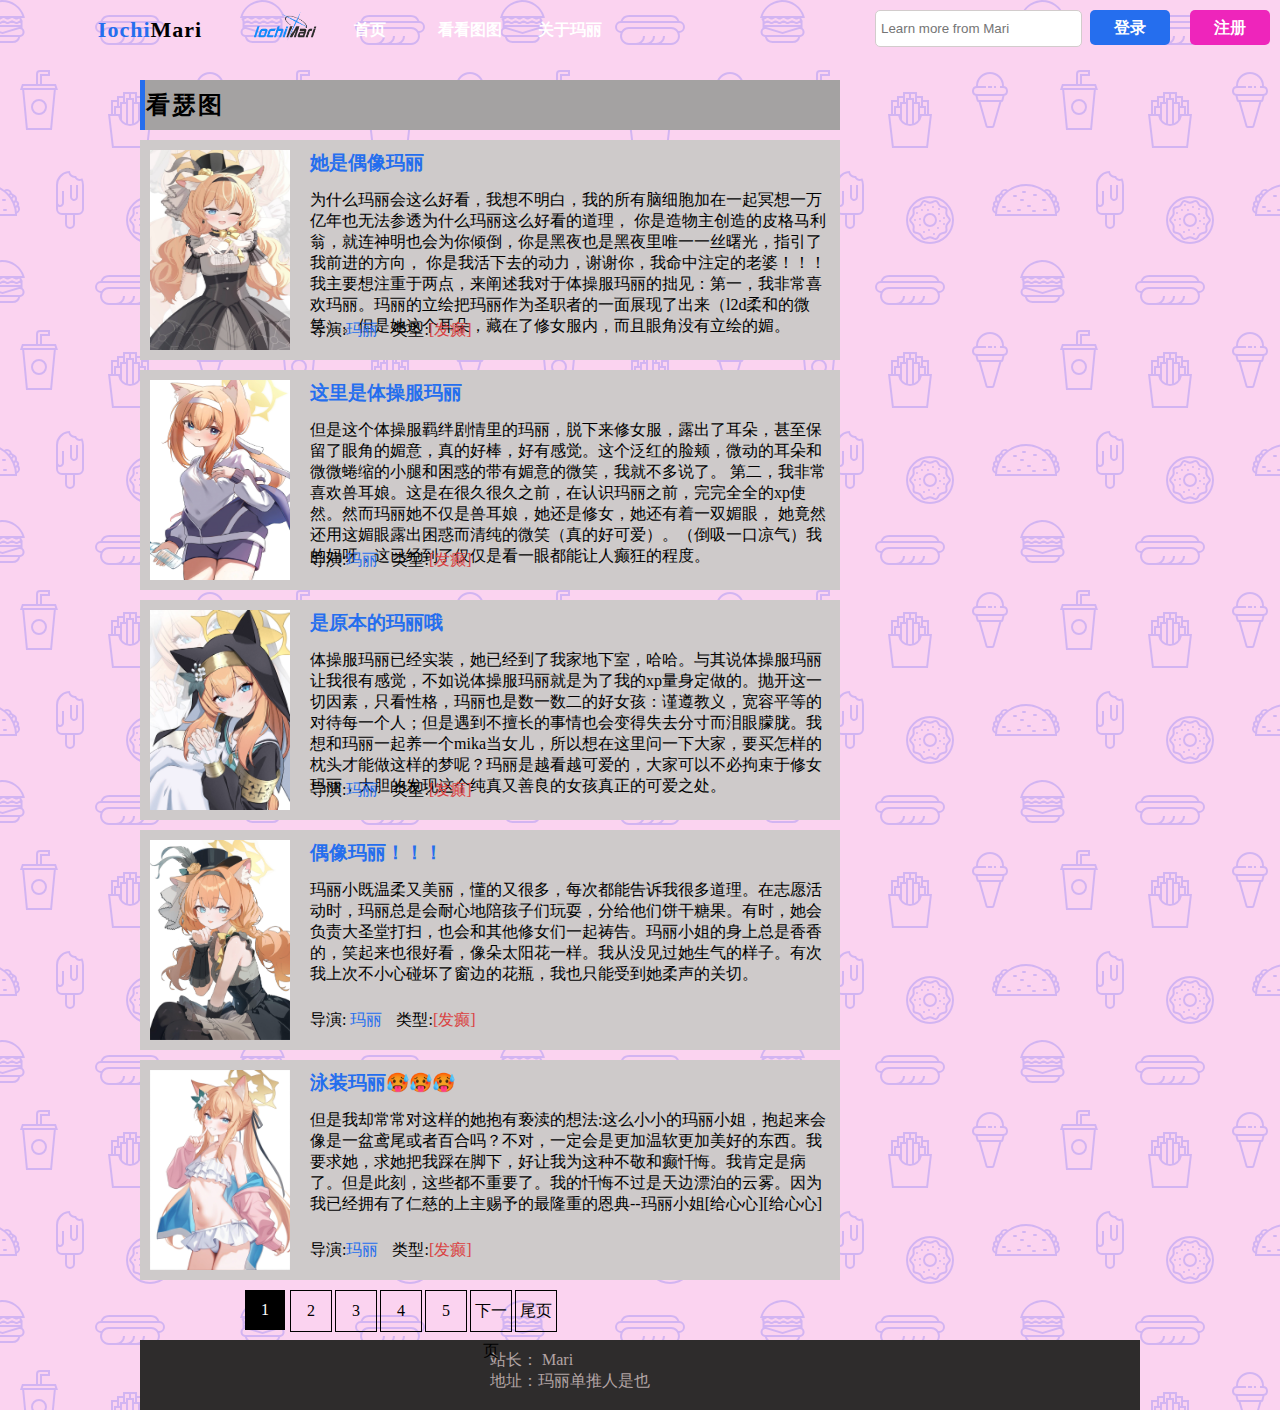
==== li.html @ 864378f9 "完成web大作业" ====
<!DOCTYPE html>
<html lang="en">
<head>
	<meta charset="UTF-8">
	<title>看看图图</title>  
	<link rel="shortcut icon" href="img/favicon.ico">
                                                                                                                                                                                  
<link rel="stylesheet" href="css/nav.css">
<link rel="stylesheet" href="css/li.css">
<link rel="stylesheet" href="css/background.css">
<body>
	<nav >
		<ul>
			<a href="index.html" class="site-name" ><span class="site-name-font">Iochi<span style="color: black;">Mari</span></span></a>
			<img id="logo" src="img/IochiMari_Logo.png" alt="">
			<li> <a href="index.html" name="a1">首页</a></li>
			<li> <a href="li.html" name="a1">看看图图</a></li>
			<li> <a href="myinf.html">关于玛丽</a></li>
		</ul>
		<a href="signUp.html" id="signup">注册</a>
		<a href="logIn.html" id="signin">登录</a>
		<div class="sc">
			<input type="text" class="search" placeholder="Learn more from Mari">
			<li class="searchIcon" ></li>
		</div>
	</nav>
	<div class="cont">
		<div class="header"><span>看瑟图</span></div>
		<div class="li">
			<div class="movie-box">
				<div class="left">
					<a href="myinf.html"><img src="img\vertical\image (36).jpg" alt=""></a>
				</div>
				<div class="right">
					<a href="myinf.html" class="right-top"><h3>她是偶像玛丽</h3></a>
					<p>为什么玛丽会这么好看，我想不明白，我的所有脑细胞加在一起冥想一万亿年也无法参透为什么玛丽这么好看的道理，
						你是造物主创造的皮格马利翁，就连神明也会为你倾倒，你是黑夜也是黑夜里唯一一丝曙光，指引了我前进的方向，
						你是我活下去的动力，谢谢你，我命中注定的老婆！！！
						我主要想注重于两点，来阐述我对于体操服玛丽的拙见：第一，我非常喜欢玛丽。玛丽的立绘把玛丽作为圣职者的一面展现了出来（l2d柔和的微笑）。但是她这个耳朵，藏在了修女服内，而且眼角没有立绘的媚。
					</p>
					<div class="right-bottom">
						<span id="director">导演:<a href="">玛丽</a></span>
						<span id="type">类型:<a href="">[发癫]</a></span>
					</div>
				</div>
			</div>
			<div class="movie-box">
				<div class="left">
					<a href="#"><img src="img\vertical\image (50).jpg" alt=""></a>
				</div>
				<div class="right">
					<a href="myinf.html" class="right-top"><h3>这里是体操服玛丽</h3></a>
					<p>但是这个体操服羁绊剧情里的玛丽，脱下来修女服，露出了耳朵，甚至保留了眼角的媚意，真的好棒，好有感觉。这个泛红的脸颊，微动的耳朵和微微蜷缩的小腿和困惑的带有媚意的微笑，我就不多说了。
						第二，我非常喜欢兽耳娘。这是在很久很久之前，在认识玛丽之前，完完全全的xp使然。然而玛丽她不仅是兽耳娘，她还是修女，她还有着一双媚眼，
						她竟然还用这媚眼露出困惑而清纯的微笑（真的好可爱）。（倒吸一口凉气）我的妈呀，这已经到了仅仅是看一眼都能让人癫狂的程度。
					</p>
					<div class="right-bottom">
						<span id="director">导演:<a href="">玛丽</a></span>
						<span id="type">类型:<a href="">[发癫]</a></span>
					</div>
				</div>
			</div>
			<div class="movie-box">
				<div class="left">
					<a href=""><img src="img\vertical\image (43).jpg" alt=""></a>
				</div>
				<div class="right">
					<a href="myinf.html" class="right-top"><h3>是原本的玛丽哦</h3></a>
					<p>体操服玛丽已经实装，她已经到了我家地下室，哈哈。与其说体操服玛丽让我很有感觉，不如说体操服玛丽就是为了我的xp量身定做的。抛开这一切因素，只看性格，玛丽也是数一数二的好女孩：谨遵教义，宽容平等的对待每一个人；但是遇到不擅长的事情也会变得失去分寸而泪眼朦胧。我想和玛丽一起养一个mika当女儿，所以想在这里问一下大家，要买怎样的枕头才能做这样的梦呢？玛丽是越看越可爱的，大家可以不必拘束于修女玛丽，大胆的发现这个纯真又善良的女孩真正的可爱之处。</p>
					<div class="right-bottom">
						<span id="director">导演:<a href="">玛丽</a></span>
						<span id="type">类型:<a href="">[发癫]</a></span>
					</div>
				</div>
			</div>
			<div class="movie-box">
				<div class="left">
					<a href="#"><img src="img\vertical\image (49).jpg" alt=""></a>
				</div>
				<div class="right">
					<a href="myinf.html" class="right-top"><h3>偶像玛丽！！！</h3></a>
					<p>玛丽小既温柔又美丽，懂的又很多，每次都能告诉我很多道理。在志愿活动时，玛丽总是会耐心地陪孩子们玩耍，分给他们饼干糖果。有时，她会负责大圣堂打扫，也会和其他修女们一起祷告。玛丽小姐的身上总是香香的，笑起来也很好看，像朵太阳花一样。我从没见过她生气的样子。有次我上次不小心碰坏了窗边的花瓶，我也只能受到她柔声的关切。</p>
					<div class="right-bottom">
						<span id="director">导演:<a href=""> 玛丽</a></span>
						<span id="type">类型:<a href="">[发癫]</a></span>
					</div>
				</div>
			</div>
			<div class="movie-box">
				<div class="left">
					<a href="#"><img src="img\vertical\image (46).jpg" alt=""></a>
				</div>
				<div class="right">
					<a href="myinf.html" class="right-top"><h3>泳装玛丽🥵🥵🥵</h3></a>
					<p>但是我却常常对这样的她抱有亵渎的想法:这么小小的玛丽小姐，抱起来会像是一盆鸢尾或者百合吗？不对，一定会是更加温软更加美好的东西。我要求她，求她把我踩在脚下，好让我为这种不敬和癫忏悔。我肯定是病了。但是此刻，这些都不重要了。我的忏悔不过是天边漂泊的云雾。因为我已经拥有了仁慈的上主赐予的最隆重的恩典--玛丽小姐[给心心][给心心]</p>
					<div class="right-bottom">
						<span id="director">导演:<a href="">玛丽</a></span>
						<span id="type">类型:<a href="">[发癫]</a></span>
					</div>
				</div>
			</div>
			<ul class="next">
				<li><a href="" style="background: black;color: #fff;border: none;">1</a></li>
				<li><a href="">2</a></li>
				<li><a href="">3</a></li>
				<li><a href="">4</a></li>
				<li><a href="">5</a></li>
				<li><a href="">下一页</a></li>
				<li><a href="">尾页</a></li>
			</ul>
		</div>
		<!-- <div class="sidebar">
			<div class="sidebar-header" style=""><span>热门影院</span></div>
			<div class="content">
					<div class="content-box">
						<span class="cinema"><a href="">横店电影城(杭州下沙店)</a></span>
						<span class="shuxing-1">座</span>
						<span class="shuxing-2">VIP</span><br>
						<span class="address">杭州市江干区下沙宝龙商业中心三号楼3F-...</span><br>
						<span class="money">¥21</span><span class="qi">起</span>
					</div>
					<div class="content-box">
						<span class="cinema"><a href="">SFC上影影城（杭州龙湖店）</a></span>
						<span class="shuxing-1">座</span>
						<span class="shuxing-2">VIP</span><br>
						<span class="address">江干区金沙大道560号金沙天街商业中心5...</span><br>
						<span class="money">¥32</span><span class="qi">起</span>
					</div>
					<div class="content-box">
						<span class="cinema"><a href="">杭州万达影城（水晶城店）</a></span>
						<span class="shuxing-1">座</span>
						<span class="shuxing-2">VIP</span><br>
						<span class="address">杭州市拱墅区上塘路458号水晶城购物中...</span><br>
						<span class="money">¥28</span><span class="qi">起</span>
					</div>
					<div class="content-box">
						<span class="cinema"><a href="">横店电影城(杭州下沙店)</a></span>
						<span class="shuxing-1">座</span>
						<br>
						<span class="address">杭州市江干区下沙宝龙商业中心三号楼3F-...</span><br>
						<span class="money">¥21</span><span class="qi">起</span>
					</div>
					<div class="content-box">
						<span class="cinema"><a href="">横店电影城(杭州下沙店)</a></span>
						<span class="shuxing-1">座</span>
						<span class="shuxing-2">VIP</span><br>
						<span class="address">杭州市江干区下沙宝龙商业中心三号楼3F-...</span><br>
						<span class="money">¥21</span><span class="qi">起</span>
					</div>
			</div>
			<div class="sidebar-header"><span>最新院线</span></div>
			<div class="content">
				<div class="content-box">
					<span id="type"><a href="">[动作]</a></span>
					<span><a href="">加勒比海盗5：死无对证</a></span>
					<span class="date">2017-05-26</span>
				</div>
				<div class="content-box">
					<span id="type"><a href="">[情感]</a></span>
					<span><a href="">摔跤吧！爸爸</a></span>
					<span class="date">2017-05-05</span>
				</div>
				<div class="content-box">
					<span id="type"><a href="">[科幻]</a></span>
					<span><a href="">异星觉醒</a></span>
					<span class="date">2017-05-19</span>
				</div>
				<div class="content-box">
					<span id="type"><a href="">[科幻]</a></span>
					<span><a href="">银河护卫队2</a></span>
					<span class="date">2017-05-05</span>
				</div>
				<div class="content-box">
					<span id="type"><a href="">[科幻]</a></span>
					<span><a href="">当怪物来敲门</a></span>
					<span class="date">2017-05-19</span>
				</div>
				<div class="content-box">
					<span id="type"><a href="">[恐怖]</a></span>
					<span><a href="">黑白照相馆</a></span>
					<span class="date">2017-05-26</span>
				</div>
				<div class="content-box">
					<span id="type"><a href="">[恐怖]</a></span>
					<span><a href="">诡异酒楼</a></span>
					<span class="date">2017-05-26</span>
				</div>
				<div class="content-box">
					<span id="type"><a href="">[情感]</a></span>
					<span><a href="">颠覆</a></span>
					<span class="date">2017-05-26</span>
				</div>
				<div class="content-box">
					<span id="type"><a href="">[情感]</a></span>
					<span><a href="">摔跤吧！爸爸</a></span>
					<span class="date">2017-05-05</span>
				</div>
				<div class="content-box">
					<span id="type"><a href="">[科幻]</a></span>
					<span><a href="">异星觉醒</a></span>
					<span class="date">2017-05-19</span>
				</div>
				<div class="content-box">
					<span id="type"><a href="">[科幻]</a></span>
					<span><a href="">银河护卫队2</a></span>
					<span class="date">2017-05-05</span>
				</div>
				<div class="content-box">
					<span id="type"><a href="">[科幻]</a></span>
					<span><a href="">当怪物来敲门</a></span>
					<span class="date">2017-05-19</span>
				</div>
			</div>
			<div class="sidebar-header"><span>最新资讯</span></div>
			<div class="content" >
				<div class="content-box">
					<span><a href="">黎明执导《抢红》曝新特辑</a></span>
					<span class="date">2017-05-26</span>
				</div>
				<div class="content-box">
					<span><a href="">吉米·坎摩尔回归主持第90届奥斯卡</a></span>
					<span class="date">2017-05-26</span>
				</div>
				<div class="content-box">
					<span><a href="">网传俞承豪惠利有望出演新片</a></span>
					<span class="date">2017-05-26</span>
				</div>
				<div class="content-box">
					<span><a href="">《加勒比海盗5》众主演回归</a></span>
					<span class="date">2017-05-26</span>
					<div class="content-box">
					<span><a href="">吉米·坎摩尔回归主持第90届奥斯卡</a></span>
					<span class="date">2017-05-26</span>
				</div>
				<div class="content-box">
					<span><a href="">网传俞承豪惠利有望出演新片</a></span>
					<span class="date">2017-05-26</span>
				</div>
				<div class="content-box">
					<span><a href="">《加勒比海盗5》众主演回归</a></span>
					<span class="date">2017-05-26</span>
					<div class="content-box">
					<span><a href="">吉米·坎摩尔回归主持第90届奥斯卡</a></span>
					<span class="date">2017-05-26</span>
				</div>
				<div class="content-box">
					<span><a href="">网传俞承豪惠利有望出演新片</a></span>
					<span class="date">2017-05-26</span>
				</div>
				<div class="content-box">
					<span><a href="">《加勒比海盗5》众主演回归</a></span>
					<span class="date">2017-05-26</span>
				</div>
			</div>
		</div>
	</div></div></div> -->
	<div class="footer">
		<address class="address">
			<span>站长： <a href="IochiMari@love.you">Mari</a><br></span>
			<span>地址：玛丽单推人是也</span>		
		</address>
	</div>
</body>
</html>
---- css/nav.css ----
@import url(../css/section.css);
@import url(../960-Grid-System-master/code/css/reset.css);
@import url(../960-Grid-System-master/code/css/960.css);
@import url(../960-Grid-System-master/code/css/text.css);
@import url(footer.css);
html,body{height:100%}
nav{
			position: relative;
			top: 0;
			left: 0;
			z-index:999;
			width: 100%; 
			height: 60px;
			font-size: 15px;
			/* background: white; */
			background: transparent;
			color: white;
		}
		nav ul{
            position: absolute;
            top: 0;
            left: 50px;
			width: 980px;
			height: 60px;
			margin: 0 auto;
            line-height: 60px;
		}
		nav ul li {
            display: inline-block;
			float: left;
			list-style: none;
            margin-left: 0;
			
		}
		nav a{
			display: inline-block;
			width: 80px;
			height: 35px;
			/* color: black; */
			color: white;
			line-height: 35px;
			margin: 5px 10px;
			text-align: center;
			text-decoration:none;
			font-weight: bold;
			font-family: "微软雅黑";
			font-size: 16px;
		}
		nav a:hover{
			text-decoration: none;
			background:white;
			color:#2C67CE; 
			transition:  color .10s linear;
		}
        nav ul  .site-name-font{
            width: 180px;
            height: 60px;
            line-height: 60px;
            display: inline-block;
            font-weight: bold;
            font-size: 22px;
            letter-spacing: 1px;
            color: #256EEE;
        }
        .site-name{
            display: inline-block;
            float: left;
            width: 180px;
            height: 60px;
            line-height: 60px;
            margin-top: 0;
            text-decoration: none;
        }
	#logo{
      display: inline-block;
      float: left;
      width: 70px;
      height: 40px;
      margin-right: 0;
      margin-top: 10px;
    }
    #signin{
 		/*position: absolute;
 		top: 10px;
 		right: 150px;*/
    	display: inline-block;
        float: right;
    	width: 80px;
    	height: 35px;
    	line-height: 35px;
    	color: #fff;
    	border-radius: 5px;
    	background: #256EEE;
    	font-family: "微软雅黑";
        margin-top: 10px;
    }
    #signin:hover{
    	opacity: 0.9;
    	transition:opacity .10s linear;
    }
    #signup{
 		/*position: absolute;
 		top: 10px;
 		right: 60px;*/
    	display: inline-block;
        float: right;
    	width: 80px;
    	height: 35px;
    	line-height: 35px;
    	color: #fff;
    	border-radius: 5px;
    	background: #EE25BB;
    	font-family: "微软雅黑";
        margin-top: 10px;
    }
    #signup:hover{
    	opacity: 0.9;
    	transition:opacity .10s linear;
    } 
    .sc{
        display: inline-block;
    	position:relative;
        float: right;
        max-width: 205px;
    	width: 20%;
    	height: 40px;
        margin-top: 10px;
    }
    .search{
    	width: 200px;
    	height: 35px;
    	display: inline-block;
    	border-radius: 5px;
    	border: 1px solid #D2CCCC;
    	padding-left: 5px;
    	outline: none;
    }
    .search:focus{outline: none;}
    .searchIcon{
    	list-style-image: url(http://i4.buimg.com/1949/7d74f64bbfb5d963.png);
    	position: absolute;
    	top: 10px;
    	right: 0;
		cursor: pointer;
    }
    .searchIcon:hover{
    	opacity: 0.8;
    }
---- css/li.css ----
body{
	background:#ededed;
}
a{text-decoration: none;}
a:hover{
	text-decoration:underline;
}
.cont{
	width: 1000px;
	height: 1255px;
	margin: 0 auto;
	padding-top: 20px;
}
.header{
	width: 70%;
	height: 50px;
	background: #A4A2A2;
	line-height: 50px;
	margin-bottom: 10px;
}
.header span{
	display: block;
	width: 80px;
	height: 50px;
	border-left: 5px solid #256EEE;
	background: #A4A2A2;
	text-align: center;
	font-size: 1.5em;
	font-weight: bolder;
	letter-spacing: 2px;
}
.li{
	width:70%;
	height: 1200px;
	float: left;
	
}
.sidebar{
	float: right;
	width: 28%;
	height: 1190px;
}
.movie-box{
	width: 680px;
	height: 200px;
	margin-bottom: 10px;
	padding: 10px;
	background: #CECACA;
}
.movie-box .left{
	float: left;
	width: 140px;
	height: 200px;
	margin-right: 20px;
}
.movie-box .left img{
	width: 140px;
	height: 200px;
}
.movie-box .right{
	position: relative;
	float: left;
	width: 520px;
	height: 200px;
}
.movie-box .right .right-top{
	position: absolute;
	top: 0;
	left: 0;
	color: #256EEE;
	text-decoration: none;
}
.movie-box .right p{
	position: absolute;
	top: 40px;
}
.movie-box .right .right-bottom{
	position: absolute;
	bottom: 0;
	width: 100%;
	height: 30px;
}
.right-bottom span{
	margin-right: 10px;
}
#director a{
	color: #256EEE;
}
#type a{
	color: #DA4343;
}
.next{
	width: 500px;
	height: 40px;
	margin: 0 auto;
}
.next li{
	display: block;
	margin-left: 5px;
	width: 40px;
	height: 40px;
	line-height: 40px;
	text-align: center;
	float: left;
	
}
.next li a{
	display: block;
	width: 40px;
	height: 40px;
	border: 1px solid black;
	color: black;
}
.next li a:hover{
	border: none;
	background: black;
	color: #fff;
}
.sidebar-header{
	width: 100%;
	height: 30px;
	line-height: 30px;
	background: #A4A2A2;
}
.sidebar-header span{
	display: block;
	width: 80px;
	height: 30px;
	border-left: 5px solid #256EEE;
	letter-spacing: 1px;
	text-align: center;
	font-size: 1.2em;
	font-weight: bolder;
}
.content{
	margin-top: 10px;
	padding-left: 10px;
	margin-bottom: 30px;
	background:     #CECACA;

}
.content-box{
	position: relative;
	width: 100%;
}
.date{
	position: absolute;
	right: 0;
}
.cinema a{
	color: black;
}
.shuxing-1{
	display: inline-block;
	width: 20px;
	text-align: center;
	background: #56b2fd;
	color: #fff;
}
.shuxing-2{
	display: inline-block;
	width: 30px;
	text-align: center;
	background: #ffb94d;;
	color: #fff;
}
.content-box .address{
	color: gray;
	font-size: 0.9em;
}
.money{
	font-size: 1.3em;
	color: #ff318c;
}
.qi{color: gray; font-size: 0.9em;}
---- css/background.css ----
/* styles.css */
body {
  background-color: #fbd3f0;
  background-image: url("data:image/svg+xml,%3Csvg xmlns='http://www.w3.org/2000/svg' width='260' height='260' viewBox='0 0 260 260'%3E%3Cg fill-rule='evenodd'%3E%3Cg fill='%23c7acf2' fill-opacity='0.78'%3E%3Cpath d='M24.37 16c.2.65.39 1.32.54 2H21.17l1.17 2.34.45.9-.24.11V28a5 5 0 0 1-2.23 8.94l-.02.06a8 8 0 0 1-7.75 6h-20a8 8 0 0 1-7.74-6l-.02-.06A5 5 0 0 1-17.45 28v-6.76l-.79-1.58-.44-.9.9-.44.63-.32H-20a23.01 23.01 0 0 1 44.37-2zm-36.82 2a1 1 0 0 0-.44.1l-3.1 1.56.89 1.79 1.31-.66a3 3 0 0 1 2.69 0l2.2 1.1a1 1 0 0 0 .9 0l2.21-1.1a3 3 0 0 1 2.69 0l2.2 1.1a1 1 0 0 0 .9 0l2.21-1.1a3 3 0 0 1 2.69 0l2.2 1.1a1 1 0 0 0 .86.02l2.88-1.27a3 3 0 0 1 2.43 0l2.88 1.27a1 1 0 0 0 .85-.02l3.1-1.55-.89-1.79-1.42.71a3 3 0 0 1-2.56.06l-2.77-1.23a1 1 0 0 0-.4-.09h-.01a1 1 0 0 0-.4.09l-2.78 1.23a3 3 0 0 1-2.56-.06l-2.3-1.15a1 1 0 0 0-.45-.11h-.01a1 1 0 0 0-.44.1L.9 19.22a3 3 0 0 1-2.69 0l-2.2-1.1a1 1 0 0 0-.45-.11h-.01a1 1 0 0 0-.44.1l-2.21 1.11a3 3 0 0 1-2.69 0l-2.2-1.1a1 1 0 0 0-.45-.11h-.01zm0-2h-4.9a21.01 21.01 0 0 1 39.61 0h-2.09l-.06-.13-.26.13h-32.31zm30.35 7.68l1.36-.68h1.3v2h-36v-1.15l.34-.17 1.36-.68h2.59l1.36.68a3 3 0 0 0 2.69 0l1.36-.68h2.59l1.36.68a3 3 0 0 0 2.69 0L2.26 23h2.59l1.36.68a3 3 0 0 0 2.56.06l1.67-.74h3.23l1.67.74a3 3 0 0 0 2.56-.06zM-13.82 27l16.37 4.91L18.93 27h-32.75zm-.63 2h.34l16.66 5 16.67-5h.33a3 3 0 1 1 0 6h-34a3 3 0 1 1 0-6zm1.35 8a6 6 0 0 0 5.65 4h20a6 6 0 0 0 5.66-4H-13.1z'/%3E%3Cpath id='path6_fill-copy' d='M284.37 16c.2.65.39 1.32.54 2H281.17l1.17 2.34.45.9-.24.11V28a5 5 0 0 1-2.23 8.94l-.02.06a8 8 0 0 1-7.75 6h-20a8 8 0 0 1-7.74-6l-.02-.06a5 5 0 0 1-2.24-8.94v-6.76l-.79-1.58-.44-.9.9-.44.63-.32H240a23.01 23.01 0 0 1 44.37-2zm-36.82 2a1 1 0 0 0-.44.1l-3.1 1.56.89 1.79 1.31-.66a3 3 0 0 1 2.69 0l2.2 1.1a1 1 0 0 0 .9 0l2.21-1.1a3 3 0 0 1 2.69 0l2.2 1.1a1 1 0 0 0 .9 0l2.21-1.1a3 3 0 0 1 2.69 0l2.2 1.1a1 1 0 0 0 .86.02l2.88-1.27a3 3 0 0 1 2.43 0l2.88 1.27a1 1 0 0 0 .85-.02l3.1-1.55-.89-1.79-1.42.71a3 3 0 0 1-2.56.06l-2.77-1.23a1 1 0 0 0-.4-.09h-.01a1 1 0 0 0-.4.09l-2.78 1.23a3 3 0 0 1-2.56-.06l-2.3-1.15a1 1 0 0 0-.45-.11h-.01a1 1 0 0 0-.44.1l-2.21 1.11a3 3 0 0 1-2.69 0l-2.2-1.1a1 1 0 0 0-.45-.11h-.01a1 1 0 0 0-.44.1l-2.21 1.11a3 3 0 0 1-2.69 0l-2.2-1.1a1 1 0 0 0-.45-.11h-.01zm0-2h-4.9a21.01 21.01 0 0 1 39.61 0h-2.09l-.06-.13-.26.13h-32.31zm30.35 7.68l1.36-.68h1.3v2h-36v-1.15l.34-.17 1.36-.68h2.59l1.36.68a3 3 0 0 0 2.69 0l1.36-.68h2.59l1.36.68a3 3 0 0 0 2.69 0l1.36-.68h2.59l1.36.68a3 3 0 0 0 2.56.06l1.67-.74h3.23l1.67.74a3 3 0 0 0 2.56-.06zM246.18 27l16.37 4.91L278.93 27h-32.75zm-.63 2h.34l16.66 5 16.67-5h.33a3 3 0 1 1 0 6h-34a3 3 0 1 1 0-6zm1.35 8a6 6 0 0 0 5.65 4h20a6 6 0 0 0 5.66-4H246.9z'/%3E%3Cpath d='M159.5 21.02A9 9 0 0 0 151 15h-42a9 9 0 0 0-8.5 6.02 6 6 0 0 0 .02 11.96A8.99 8.99 0 0 0 109 45h42a9 9 0 0 0 8.48-12.02 6 6 0 0 0 .02-11.96zM151 17h-42a7 7 0 0 0-6.33 4h54.66a7 7 0 0 0-6.33-4zm-9.34 26a8.98 8.98 0 0 0 3.34-7h-2a7 7 0 0 1-7 7h-4.34a8.98 8.98 0 0 0 3.34-7h-2a7 7 0 0 1-7 7h-4.34a8.98 8.98 0 0 0 3.34-7h-2a7 7 0 0 1-7 7h-7a7 7 0 1 1 0-14h42a7 7 0 1 1 0 14h-9.34zM109 27a9 9 0 0 0-7.48 4H101a4 4 0 1 1 0-8h58a4 4 0 0 1 0 8h-.52a9 9 0 0 0-7.48-4h-42z'/%3E%3Cpath d='M39 115a8 8 0 1 0 0-16 8 8 0 0 0 0 16zm6-8a6 6 0 1 1-12 0 6 6 0 0 1 12 0zm-3-29v-2h8v-6H40a4 4 0 0 0-4 4v10H22l-1.33 4-.67 2h2.19L26 130h26l3.81-40H58l-.67-2L56 84H42v-6zm-4-4v10h2V74h8v-2h-8a2 2 0 0 0-2 2zm2 12h14.56l.67 2H22.77l.67-2H40zm13.8 4H24.2l3.62 38h22.36l3.62-38z'/%3E%3Cpath d='M129 92h-6v4h-6v4h-6v14h-3l.24 2 3.76 32h36l3.76-32 .24-2h-3v-14h-6v-4h-6v-4h-8zm18 22v-12h-4v4h3v8h1zm-3 0v-6h-4v6h4zm-6 6v-16h-4v19.17c1.6-.7 2.97-1.8 4-3.17zm-6 3.8V100h-4v23.8a10.04 10.04 0 0 0 4 0zm-6-.63V104h-4v16a10.04 10.04 0 0 0 4 3.17zm-6-9.17v-6h-4v6h4zm-6 0v-8h3v-4h-4v12h1zm27-12v-4h-4v4h3v4h1v-4zm-6 0v-8h-4v4h3v4h1zm-6-4v-4h-4v8h1v-4h3zm-6 4v-4h-4v8h1v-4h3zm7 24a12 12 0 0 0 11.83-10h7.92l-3.53 30h-32.44l-3.53-30h7.92A12 12 0 0 0 130 126z'/%3E%3Cpath d='M212 86v2h-4v-2h4zm4 0h-2v2h2v-2zm-20 0v.1a5 5 0 0 0-.56 9.65l.06.25 1.12 4.48a2 2 0 0 0 1.94 1.52h.01l7.02 24.55a2 2 0 0 0 1.92 1.45h4.98a2 2 0 0 0 1.92-1.45l7.02-24.55a2 2 0 0 0 1.95-1.52L224.5 96l.06-.25a5 5 0 0 0-.56-9.65V86a14 14 0 0 0-28 0zm4 0h6v2h-9a3 3 0 1 0 0 6H223a3 3 0 1 0 0-6H220v-2h2a12 12 0 1 0-24 0h2zm-1.44 14l-1-4h24.88l-1 4h-22.88zm8.95 26l-6.86-24h18.7l-6.86 24h-4.98zM150 242a22 22 0 1 0 0-44 22 22 0 0 0 0 44zm24-22a24 24 0 1 1-48 0 24 24 0 0 1 48 0zm-28.38 17.73l2.04-.87a6 6 0 0 1 4.68 0l2.04.87a2 2 0 0 0 2.5-.82l1.14-1.9a6 6 0 0 1 3.79-2.75l2.15-.5a2 2 0 0 0 1.54-2.12l-.19-2.2a6 6 0 0 1 1.45-4.46l1.45-1.67a2 2 0 0 0 0-2.62l-1.45-1.67a6 6 0 0 1-1.45-4.46l.2-2.2a2 2 0 0 0-1.55-2.13l-2.15-.5a6 6 0 0 1-3.8-2.75l-1.13-1.9a2 2 0 0 0-2.5-.8l-2.04.86a6 6 0 0 1-4.68 0l-2.04-.87a2 2 0 0 0-2.5.82l-1.14 1.9a6 6 0 0 1-3.79 2.75l-2.15.5a2 2 0 0 0-1.54 2.12l.19 2.2a6 6 0 0 1-1.45 4.46l-1.45 1.67a2 2 0 0 0 0 2.62l1.45 1.67a6 6 0 0 1 1.45 4.46l-.2 2.2a2 2 0 0 0 1.55 2.13l2.15.5a6 6 0 0 1 3.8 2.75l1.13 1.9a2 2 0 0 0 2.5.8zm2.82.97a4 4 0 0 1 3.12 0l2.04.87a4 4 0 0 0 4.99-1.62l1.14-1.9a4 4 0 0 1 2.53-1.84l2.15-.5a4 4 0 0 0 3.09-4.24l-.2-2.2a4 4 0 0 1 .97-2.98l1.45-1.67a4 4 0 0 0 0-5.24l-1.45-1.67a4 4 0 0 1-.97-2.97l.2-2.2a4 4 0 0 0-3.09-4.25l-2.15-.5a4 4 0 0 1-2.53-1.84l-1.14-1.9a4 4 0 0 0-5-1.62l-2.03.87a4 4 0 0 1-3.12 0l-2.04-.87a4 4 0 0 0-4.99 1.62l-1.14 1.9a4 4 0 0 1-2.53 1.84l-2.15.5a4 4 0 0 0-3.09 4.24l.2 2.2a4 4 0 0 1-.97 2.98l-1.45 1.67a4 4 0 0 0 0 5.24l1.45 1.67a4 4 0 0 1 .97 2.97l-.2 2.2a4 4 0 0 0 3.09 4.25l2.15.5a4 4 0 0 1 2.53 1.84l1.14 1.9a4 4 0 0 0 5 1.62l2.03-.87zM152 207a1 1 0 1 1 2 0 1 1 0 0 1-2 0zm6 2a1 1 0 1 1 2 0 1 1 0 0 1-2 0zm-11 1a1 1 0 1 1 2 0 1 1 0 0 1-2 0zm-6 0a1 1 0 1 1 2 0 1 1 0 0 1-2 0zm3-5a1 1 0 1 1 2 0 1 1 0 0 1-2 0zm-8 8a1 1 0 1 1 2 0 1 1 0 0 1-2 0zm3 6a1 1 0 1 1 2 0 1 1 0 0 1-2 0zm0 6a1 1 0 1 1 2 0 1 1 0 0 1-2 0zm4 7a1 1 0 1 1 2 0 1 1 0 0 1-2 0zm5-2a1 1 0 1 1 2 0 1 1 0 0 1-2 0zm5 4a1 1 0 1 1 2 0 1 1 0 0 1-2 0zm4-6a1 1 0 1 1 2 0 1 1 0 0 1-2 0zm6-4a1 1 0 1 1 2 0 1 1 0 0 1-2 0zm-4-3a1 1 0 1 1 2 0 1 1 0 0 1-2 0zm4-3a1 1 0 1 1 2 0 1 1 0 0 1-2 0zm-5-4a1 1 0 1 1 2 0 1 1 0 0 1-2 0zm-24 6a1 1 0 1 1 2 0 1 1 0 0 1-2 0zm16 5a5 5 0 1 0 0-10 5 5 0 0 0 0 10zm7-5a7 7 0 1 1-14 0 7 7 0 0 1 14 0zm86-29a1 1 0 0 0 0 2h2a1 1 0 0 0 0-2h-2zm19 9a1 1 0 0 1 1-1h2a1 1 0 0 1 0 2h-2a1 1 0 0 1-1-1zm-14 5a1 1 0 0 0 0 2h2a1 1 0 0 0 0-2h-2zm-25 1a1 1 0 0 0 0 2h2a1 1 0 0 0 0-2h-2zm5 4a1 1 0 0 0 0 2h2a1 1 0 0 0 0-2h-2zm9 0a1 1 0 0 1 1-1h2a1 1 0 0 1 0 2h-2a1 1 0 0 1-1-1zm15 1a1 1 0 0 1 1-1h2a1 1 0 0 1 0 2h-2a1 1 0 0 1-1-1zm12-2a1 1 0 0 0 0 2h2a1 1 0 0 0 0-2h-2zm-11-14a1 1 0 0 1 1-1h2a1 1 0 0 1 0 2h-2a1 1 0 0 1-1-1zm-19 0a1 1 0 0 0 0 2h2a1 1 0 0 0 0-2h-2zm6 5a1 1 0 0 1 1-1h2a1 1 0 0 1 0 2h-2a1 1 0 0 1-1-1zm-25 15c0-.47.01-.94.03-1.4a5 5 0 0 1-1.7-8 3.99 3.99 0 0 1 1.88-5.18 5 5 0 0 1 3.4-6.22 3 3 0 0 1 1.46-1.05 5 5 0 0 1 7.76-3.27A30.86 30.86 0 0 1 246 184c6.79 0 13.06 2.18 18.17 5.88a5 5 0 0 1 7.76 3.27 3 3 0 0 1 1.47 1.05 5 5 0 0 1 3.4 6.22 4 4 0 0 1 1.87 5.18 4.98 4.98 0 0 1-1.7 8c.02.46.03.93.03 1.4v1h-62v-1zm.83-7.17a30.9 30.9 0 0 0-.62 3.57 3 3 0 0 1-.61-4.2c.37.28.78.49 1.23.63zm1.49-4.61c-.36.87-.68 1.76-.96 2.68a2 2 0 0 1-.21-3.71c.33.4.73.75 1.17 1.03zm2.32-4.54c-.54.86-1.03 1.76-1.49 2.68a3 3 0 0 1-.07-4.67 3 3 0 0 0 1.56 1.99zm1.14-1.7c.35-.5.72-.98 1.1-1.46a1 1 0 1 0-1.1 1.45zm5.34-5.77c-1.03.86-2 1.79-2.9 2.77a3 3 0 0 0-1.11-.77 3 3 0 0 1 4-2zm42.66 2.77c-.9-.98-1.87-1.9-2.9-2.77a3 3 0 0 1 4.01 2 3 3 0 0 0-1.1.77zm1.34 1.54c.38.48.75.96 1.1 1.45a1 1 0 1 0-1.1-1.45zm3.73 5.84c-.46-.92-.95-1.82-1.5-2.68a3 3 0 0 0 1.57-1.99 3 3 0 0 1-.07 4.67zm1.8 4.53c-.29-.9-.6-1.8-.97-2.67.44-.28.84-.63 1.17-1.03a2 2 0 0 1-.2 3.7zm1.14 5.51c-.14-1.21-.35-2.4-.62-3.57.45-.14.86-.35 1.23-.63a2.99 2.99 0 0 1-.6 4.2zM275 214a29 29 0 0 0-57.97 0h57.96zM72.33 198.12c-.21-.32-.34-.7-.34-1.12v-12h-2v12a4.01 4.01 0 0 0 7.09 2.54c.57-.69.91-1.57.91-2.54v-12h-2v12a1.99 1.99 0 0 1-2 2 2 2 0 0 1-1.66-.88zM75 176c.38 0 .74-.04 1.1-.12a4 4 0 0 0 6.19 2.4A13.94 13.94 0 0 1 84 185v24a6 6 0 0 1-6 6h-3v9a5 5 0 1 1-10 0v-9h-3a6 6 0 0 1-6-6v-24a14 14 0 0 1 14-14 5 5 0 0 0 5 5zm-17 15v12a1.99 1.99 0 0 0 1.22 1.84 2 2 0 0 0 2.44-.72c.21-.32.34-.7.34-1.12v-12h2v12a3.98 3.98 0 0 1-5.35 3.77 3.98 3.98 0 0 1-.65-.3V209a4 4 0 0 0 4 4h16a4 4 0 0 0 4-4v-24c.01-1.53-.23-2.88-.72-4.17-.43.1-.87.16-1.28.17a6 6 0 0 1-5.2-3 7 7 0 0 1-6.47-4.88A12 12 0 0 0 58 185v6zm9 24v9a3 3 0 1 0 6 0v-9h-6z'/%3E%3Cpath d='M-17 191a1 1 0 0 0 0 2h2a1 1 0 0 0 0-2h-2zm19 9a1 1 0 0 1 1-1h2a1 1 0 0 1 0 2H3a1 1 0 0 1-1-1zm-14 5a1 1 0 0 0 0 2h2a1 1 0 0 0 0-2h-2zm-25 1a1 1 0 0 0 0 2h2a1 1 0 0 0 0-2h-2zm5 4a1 1 0 0 0 0 2h2a1 1 0 0 0 0-2h-2zm9 0a1 1 0 0 1 1-1h2a1 1 0 0 1 0 2h-2a1 1 0 0 1-1-1zm15 1a1 1 0 0 1 1-1h2a1 1 0 0 1 0 2h-2a1 1 0 0 1-1-1zm12-2a1 1 0 0 0 0 2h2a1 1 0 0 0 0-2H4zm-11-14a1 1 0 0 1 1-1h2a1 1 0 0 1 0 2h-2a1 1 0 0 1-1-1zm-19 0a1 1 0 0 0 0 2h2a1 1 0 0 0 0-2h-2zm6 5a1 1 0 0 1 1-1h2a1 1 0 0 1 0 2h-2a1 1 0 0 1-1-1zm-25 15c0-.47.01-.94.03-1.4a5 5 0 0 1-1.7-8 3.99 3.99 0 0 1 1.88-5.18 5 5 0 0 1 3.4-6.22 3 3 0 0 1 1.46-1.05 5 5 0 0 1 7.76-3.27A30.86 30.86 0 0 1-14 184c6.79 0 13.06 2.18 18.17 5.88a5 5 0 0 1 7.76 3.27 3 3 0 0 1 1.47 1.05 5 5 0 0 1 3.4 6.22 4 4 0 0 1 1.87 5.18 4.98 4.98 0 0 1-1.7 8c.02.46.03.93.03 1.4v1h-62v-1zm.83-7.17a30.9 30.9 0 0 0-.62 3.57 3 3 0 0 1-.61-4.2c.37.28.78.49 1.23.63zm1.49-4.61c-.36.87-.68 1.76-.96 2.68a2 2 0 0 1-.21-3.71c.33.4.73.75 1.17 1.03zm2.32-4.54c-.54.86-1.03 1.76-1.49 2.68a3 3 0 0 1-.07-4.67 3 3 0 0 0 1.56 1.99zm1.14-1.7c.35-.5.72-.98 1.1-1.46a1 1 0 1 0-1.1 1.45zm5.34-5.77c-1.03.86-2 1.79-2.9 2.77a3 3 0 0 0-1.11-.77 3 3 0 0 1 4-2zm42.66 2.77c-.9-.98-1.87-1.9-2.9-2.77a3 3 0 0 1 4.01 2 3 3 0 0 0-1.1.77zm1.34 1.54c.38.48.75.96 1.1 1.45a1 1 0 1 0-1.1-1.45zm3.73 5.84c-.46-.92-.95-1.82-1.5-2.68a3 3 0 0 0 1.57-1.99 3 3 0 0 1-.07 4.67zm1.8 4.53c-.29-.9-.6-1.8-.97-2.67.44-.28.84-.63 1.17-1.03a2 2 0 0 1-.2 3.7zm1.14 5.51c-.14-1.21-.35-2.4-.62-3.57.45-.14.86-.35 1.23-.63a2.99 2.99 0 0 1-.6 4.2zM15 214a29 29 0 0 0-57.97 0h57.96z'/%3E%3C/g%3E%3C/g%3E%3C/svg%3E");  
  background-repeat: repeat;
  background-size: auto;
}
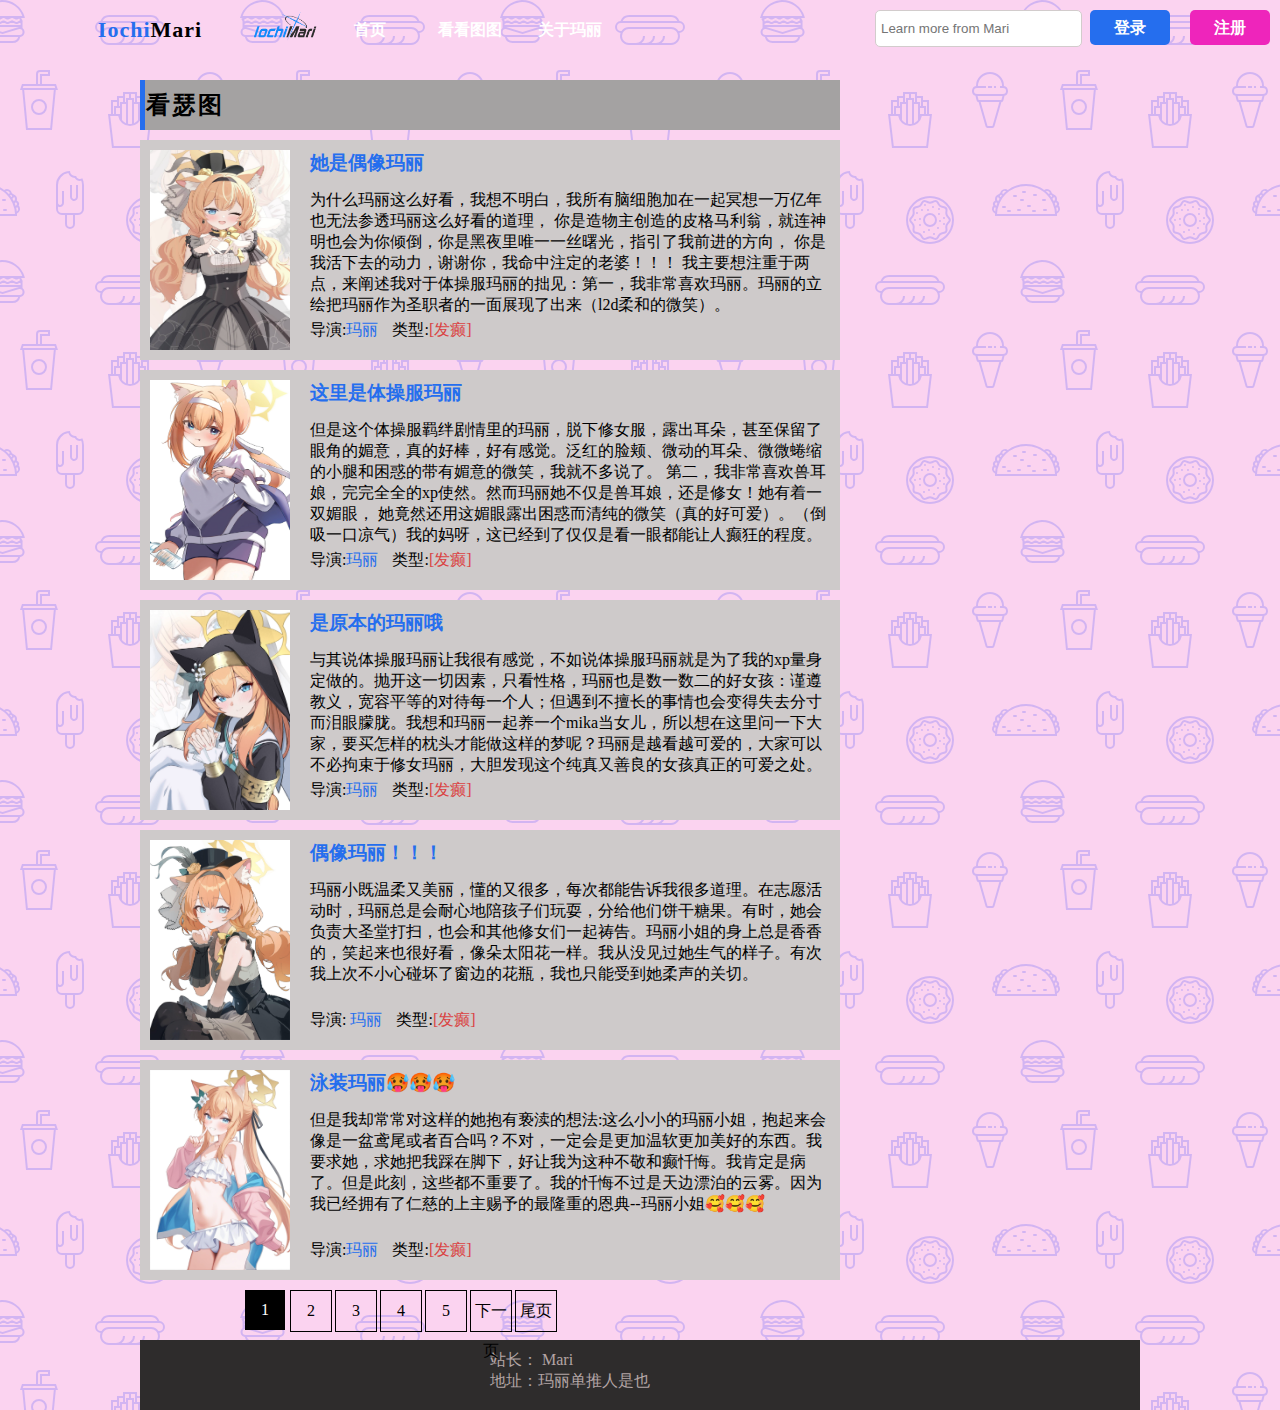
==== commit 15d949aa: "修改发电小文章" ====
--- a/li.html
+++ b/li.html
@@ -33,10 +33,10 @@
 				</div>
 				<div class="right">
 					<a href="myinf.html" class="right-top"><h3>她是偶像玛丽</h3></a>
-					<p>为什么玛丽会这么好看，我想不明白，我的所有脑细胞加在一起冥想一万亿年也无法参透为什么玛丽这么好看的道理，
-						你是造物主创造的皮格马利翁，就连神明也会为你倾倒，你是黑夜也是黑夜里唯一一丝曙光，指引了我前进的方向，
+					<p>为什么玛丽这么好看，我想不明白，我所有脑细胞加在一起冥想一万亿年也无法参透玛丽这么好看的道理，
+						你是造物主创造的皮格马利翁，就连神明也会为你倾倒，你是黑夜里唯一一丝曙光，指引了我前进的方向，
 						你是我活下去的动力，谢谢你，我命中注定的老婆！！！
-						我主要想注重于两点，来阐述我对于体操服玛丽的拙见：第一，我非常喜欢玛丽。玛丽的立绘把玛丽作为圣职者的一面展现了出来（l2d柔和的微笑）。但是她这个耳朵，藏在了修女服内，而且眼角没有立绘的媚。
+						我主要想注重于两点，来阐述我对于体操服玛丽的拙见：第一，我非常喜欢玛丽。玛丽的立绘把玛丽作为圣职者的一面展现了出来（l2d柔和的微笑）。
 					</p>
 					<div class="right-bottom">
 						<span id="director">导演:<a href="">玛丽</a></span>
@@ -50,8 +50,8 @@
 				</div>
 				<div class="right">
 					<a href="myinf.html" class="right-top"><h3>这里是体操服玛丽</h3></a>
-					<p>但是这个体操服羁绊剧情里的玛丽，脱下来修女服，露出了耳朵，甚至保留了眼角的媚意，真的好棒，好有感觉。这个泛红的脸颊，微动的耳朵和微微蜷缩的小腿和困惑的带有媚意的微笑，我就不多说了。
-						第二，我非常喜欢兽耳娘。这是在很久很久之前，在认识玛丽之前，完完全全的xp使然。然而玛丽她不仅是兽耳娘，她还是修女，她还有着一双媚眼，
+					<p>但是这个体操服羁绊剧情里的玛丽，脱下修女服，露出耳朵，甚至保留了眼角的媚意，真的好棒，好有感觉。泛红的脸颊、微动的耳朵、微微蜷缩的小腿和困惑的带有媚意的微笑，我就不多说了。
+						第二，我非常喜欢兽耳娘，完完全全的xp使然。然而玛丽她不仅是兽耳娘，还是修女！她有着一双媚眼，
 						她竟然还用这媚眼露出困惑而清纯的微笑（真的好可爱）。（倒吸一口凉气）我的妈呀，这已经到了仅仅是看一眼都能让人癫狂的程度。
 					</p>
 					<div class="right-bottom">
@@ -66,7 +66,7 @@
 				</div>
 				<div class="right">
 					<a href="myinf.html" class="right-top"><h3>是原本的玛丽哦</h3></a>
-					<p>体操服玛丽已经实装，她已经到了我家地下室，哈哈。与其说体操服玛丽让我很有感觉，不如说体操服玛丽就是为了我的xp量身定做的。抛开这一切因素，只看性格，玛丽也是数一数二的好女孩：谨遵教义，宽容平等的对待每一个人；但是遇到不擅长的事情也会变得失去分寸而泪眼朦胧。我想和玛丽一起养一个mika当女儿，所以想在这里问一下大家，要买怎样的枕头才能做这样的梦呢？玛丽是越看越可爱的，大家可以不必拘束于修女玛丽，大胆的发现这个纯真又善良的女孩真正的可爱之处。</p>
+					<p>与其说体操服玛丽让我很有感觉，不如说体操服玛丽就是为了我的xp量身定做的。抛开这一切因素，只看性格，玛丽也是数一数二的好女孩：谨遵教义，宽容平等的对待每一个人；但遇到不擅长的事情也会变得失去分寸而泪眼朦胧。我想和玛丽一起养一个mika当女儿，所以想在这里问一下大家，要买怎样的枕头才能做这样的梦呢？玛丽是越看越可爱的，大家可以不必拘束于修女玛丽，大胆发现这个纯真又善良的女孩真正的可爱之处。</p>
 					<div class="right-bottom">
 						<span id="director">导演:<a href="">玛丽</a></span>
 						<span id="type">类型:<a href="">[发癫]</a></span>
@@ -92,7 +92,7 @@
 				</div>
 				<div class="right">
 					<a href="myinf.html" class="right-top"><h3>泳装玛丽🥵🥵🥵</h3></a>
-					<p>但是我却常常对这样的她抱有亵渎的想法:这么小小的玛丽小姐，抱起来会像是一盆鸢尾或者百合吗？不对，一定会是更加温软更加美好的东西。我要求她，求她把我踩在脚下，好让我为这种不敬和癫忏悔。我肯定是病了。但是此刻，这些都不重要了。我的忏悔不过是天边漂泊的云雾。因为我已经拥有了仁慈的上主赐予的最隆重的恩典--玛丽小姐[给心心][给心心]</p>
+					<p>但是我却常常对这样的她抱有亵渎的想法:这么小小的玛丽小姐，抱起来会像是一盆鸢尾或者百合吗？不对，一定会是更加温软更加美好的东西。我要求她，求她把我踩在脚下，好让我为这种不敬和癫忏悔。我肯定是病了。但是此刻，这些都不重要了。我的忏悔不过是天边漂泊的云雾。因为我已经拥有了仁慈的上主赐予的最隆重的恩典--玛丽小姐🥰🥰🥰</p>
 					<div class="right-bottom">
 						<span id="director">导演:<a href="">玛丽</a></span>
 						<span id="type">类型:<a href="">[发癫]</a></span>
